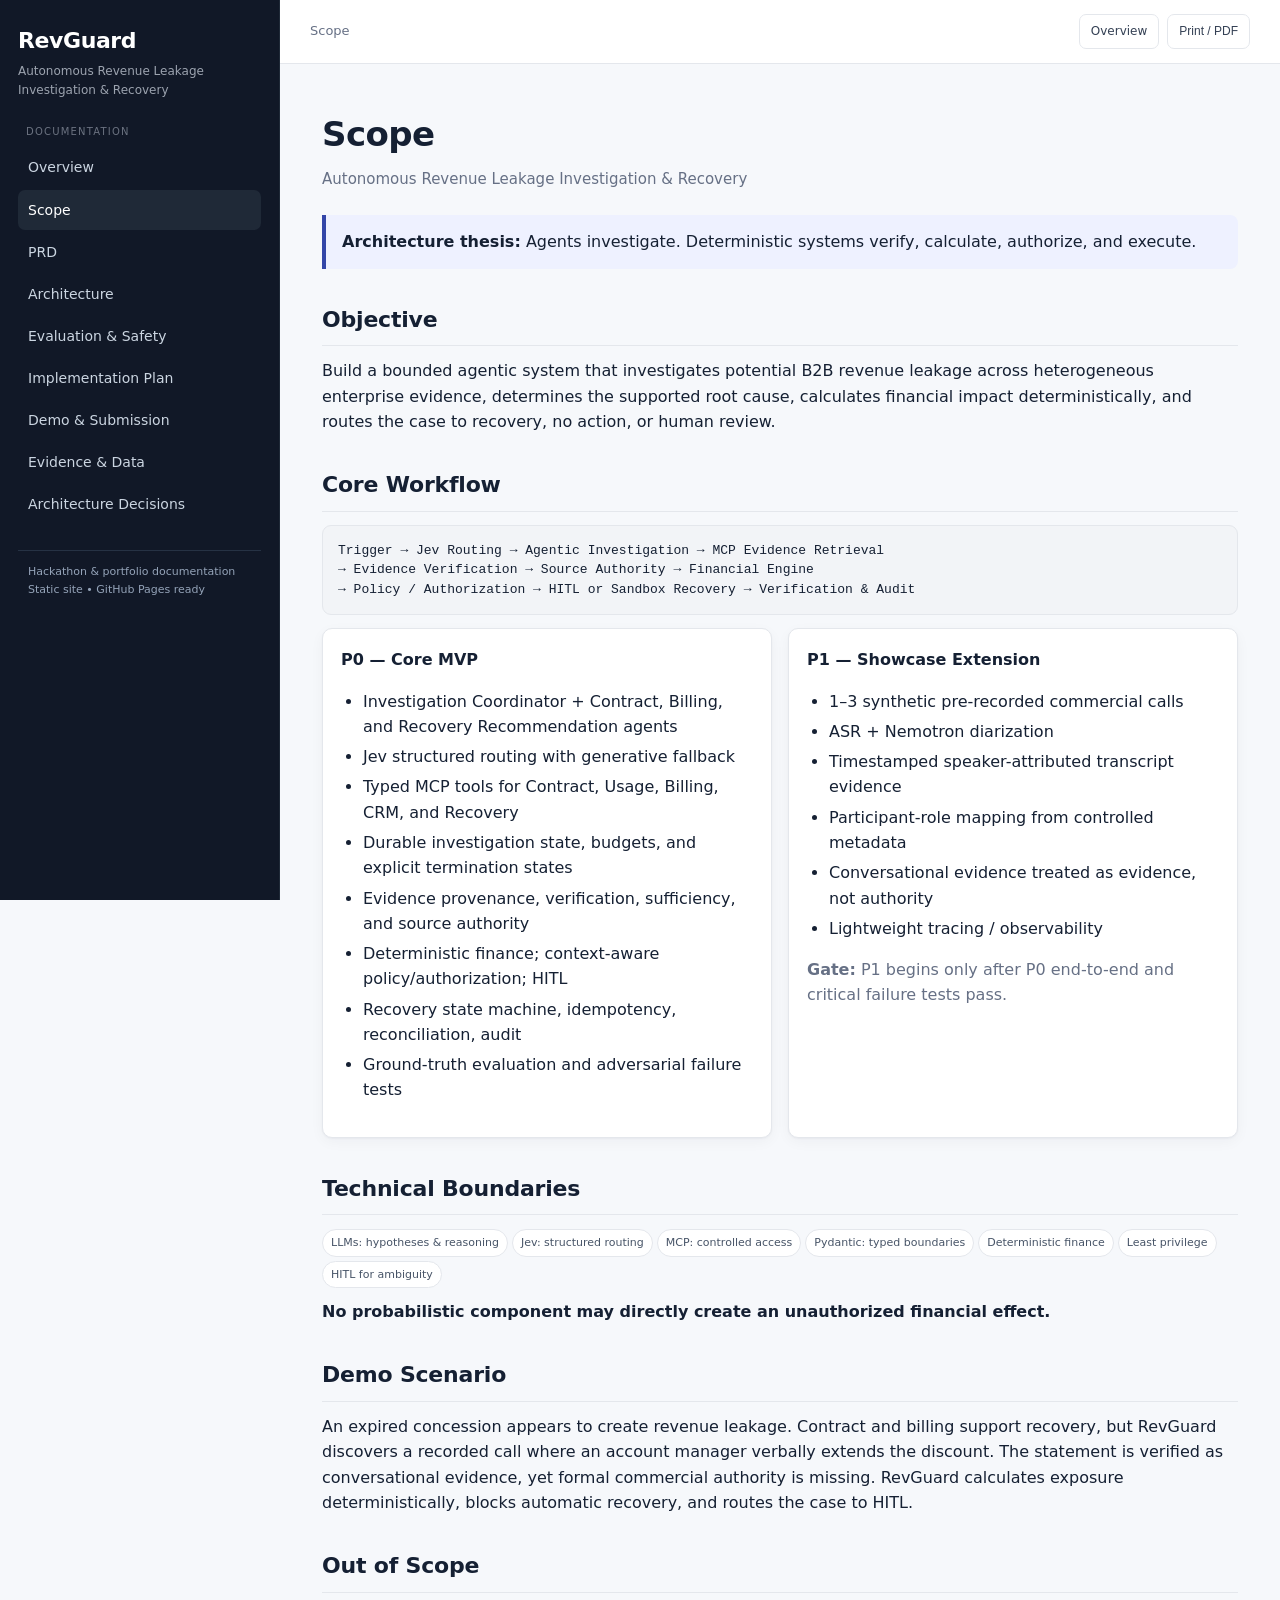
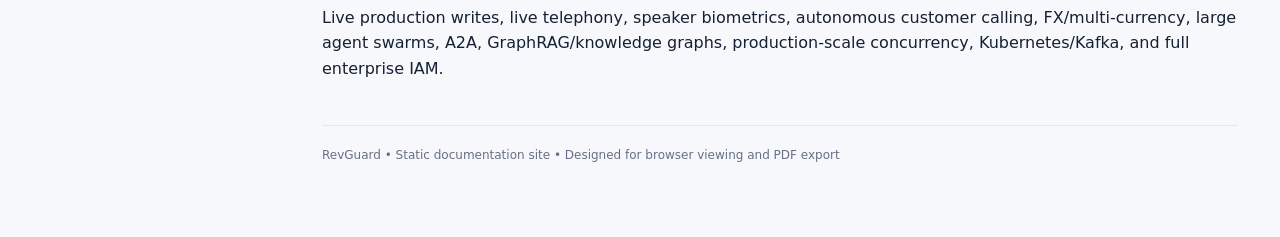
==== docs/01_scope.html @ ee31c064 "Project Setup" ====
<!doctype html>
<html lang="en">
<head>
<meta charset="utf-8">
<meta name="viewport" content="width=device-width,initial-scale=1">
<meta name="description" content="RevGuard — Autonomous Revenue Leakage Investigation & Recovery">
<title>Scope · RevGuard</title>
<link rel="stylesheet" href="../assets/styles.css">
</head>
<body>
<div class="mobile-header"><strong>RevGuard</strong><button class="button" onclick="toggleNav()">Menu</button></div>
<div class="site-shell">

    <aside class="sidebar">
      <div class="brand">RevGuard</div>
      <div class="brand-sub">Autonomous Revenue Leakage Investigation & Recovery</div>
      <div class="nav-section">Documentation</div>
      <nav><a class="" href="../index.html">Overview</a><a class="active" href="../docs/01_scope.html">Scope</a><a class="" href="../docs/02_prd.html">PRD</a><a class="" href="../docs/03_architecture.html">Architecture</a><a class="" href="../docs/04_evaluation_safety.html">Evaluation & Safety</a><a class="" href="../docs/05_implementation_plan.html">Implementation Plan</a><a class="" href="../docs/06_demo_submission.html">Demo & Submission</a><a class="" href="../docs/07_evidence_data_spec.html">Evidence & Data</a><a class="" href="../docs/08_architecture_decisions.html">Architecture Decisions</a></nav>
      <div class="sidebar-footer">Hackathon & portfolio documentation<br>Static site • GitHub Pages ready</div>
    </aside>
    
<div class="content">
  <div class="topbar">
    <div class="topbar-title">Scope</div>
    <div class="topbar-actions">
      <a class="button" href="../index.html">Overview</a>
      <button class="button" onclick="printPage()">Print / PDF</button>
    </div>
  </div>
  <main>
    <h1>Scope</h1><div class="subtitle">Autonomous Revenue Leakage Investigation & Recovery</div>
<div class="callout"><strong>Architecture thesis:</strong> Agents investigate. Deterministic systems verify, calculate, authorize, and execute.</div>
<h2>Objective</h2>
<p>Build a bounded agentic system that investigates potential B2B revenue leakage across heterogeneous enterprise evidence, determines the supported root cause, calculates financial impact deterministically, and routes the case to recovery, no action, or human review.</p>
<h2>Core Workflow</h2>
<pre>Trigger → Jev Routing → Agentic Investigation → MCP Evidence Retrieval
→ Evidence Verification → Source Authority → Financial Engine
→ Policy / Authorization → HITL or Sandbox Recovery → Verification & Audit</pre>
<div class="grid">
<div class="card"><h3>P0 — Core MVP</h3><ul>
<li>Investigation Coordinator + Contract, Billing, and Recovery Recommendation agents</li>
<li>Jev structured routing with generative fallback</li>
<li>Typed MCP tools for Contract, Usage, Billing, CRM, and Recovery</li>
<li>Durable investigation state, budgets, and explicit termination states</li>
<li>Evidence provenance, verification, sufficiency, and source authority</li>
<li>Deterministic finance; context-aware policy/authorization; HITL</li>
<li>Recovery state machine, idempotency, reconciliation, audit</li>
<li>Ground-truth evaluation and adversarial failure tests</li>
</ul></div>
<div class="card"><h3>P1 — Showcase Extension</h3><ul>
<li>1–3 synthetic pre-recorded commercial calls</li>
<li>ASR + Nemotron diarization</li>
<li>Timestamped speaker-attributed transcript evidence</li>
<li>Participant-role mapping from controlled metadata</li>
<li>Conversational evidence treated as evidence, not authority</li>
<li>Lightweight tracing / observability</li>
</ul><p><strong>Gate:</strong> P1 begins only after P0 end-to-end and critical failure tests pass.</p></div>
</div>
<h2>Technical Boundaries</h2>
<p><span class="tag">LLMs: hypotheses & reasoning</span><span class="tag">Jev: structured routing</span><span class="tag">MCP: controlled access</span><span class="tag">Pydantic: typed boundaries</span><span class="tag">Deterministic finance</span><span class="tag">Least privilege</span><span class="tag">HITL for ambiguity</span></p>
<p><strong>No probabilistic component may directly create an unauthorized financial effect.</strong></p>
<h2>Demo Scenario</h2>
<p>An expired concession appears to create revenue leakage. Contract and billing support recovery, but RevGuard discovers a recorded call where an account manager verbally extends the discount. The statement is verified as conversational evidence, yet formal commercial authority is missing. RevGuard calculates exposure deterministically, blocks automatic recovery, and routes the case to HITL.</p>
<h2>Out of Scope</h2>
<p>Live production writes, live telephony, speaker biometrics, autonomous customer calling, FX/multi-currency, large agent swarms, A2A, GraphRAG/knowledge graphs, production-scale concurrency, Kubernetes/Kafka, and full enterprise IAM.</p>


    <div class="footer">RevGuard • Static documentation site • Designed for browser viewing and PDF export</div>
  </main>
</div>
</div>
<script src="../assets/app.js"></script>
</body>
</html>
---- assets/styles.css ----
:root{
  --bg:#f6f8fb;
  --panel:#ffffff;
  --ink:#152033;
  --muted:#667085;
  --line:#e4e7ec;
  --accent:#3346a8;
  --accent-soft:#eef1ff;
  --success:#13795b;
  --warning:#9a6700;
  --danger:#b42318;
  --code:#f2f4f7;
  --shadow:0 1px 2px rgba(16,24,40,.04),0 4px 14px rgba(16,24,40,.04);
}
*{box-sizing:border-box}
html{scroll-behavior:smooth}
body{
  margin:0;
  color:var(--ink);
  background:var(--bg);
  font-family:Inter,ui-sans-serif,system-ui,-apple-system,BlinkMacSystemFont,"Segoe UI",Arial,sans-serif;
  line-height:1.58;
}
a{color:var(--accent);text-decoration:none}
a:hover{text-decoration:underline}
.site-shell{display:grid;grid-template-columns:280px minmax(0,1fr);min-height:100vh}
.sidebar{
  position:sticky;top:0;height:100vh;overflow:auto;
  padding:24px 18px;background:#111827;color:#e5e7eb;border-right:1px solid #1f2937;
}
.brand{font-size:22px;font-weight:800;color:#fff;letter-spacing:-.4px;margin-bottom:3px}
.brand-sub{font-size:12px;color:#9ca3af;margin-bottom:24px}
.nav-section{font-size:10px;text-transform:uppercase;letter-spacing:.12em;color:#6b7280;margin:20px 8px 8px}
.sidebar nav a{
  display:block;padding:9px 10px;margin:2px 0;border-radius:7px;color:#cbd5e1;font-size:14px;
}
.sidebar nav a:hover,.sidebar nav a.active{background:#1f2937;color:#fff;text-decoration:none}
.sidebar-footer{margin-top:26px;padding:12px 10px;border-top:1px solid #263244;font-size:11px;color:#94a3b8}
.content{min-width:0}
.topbar{
  display:flex;align-items:center;justify-content:space-between;gap:16px;
  padding:14px 30px;background:rgba(255,255,255,.92);border-bottom:1px solid var(--line);
  position:sticky;top:0;z-index:5;backdrop-filter:blur(8px)
}
.topbar-title{font-size:13px;color:var(--muted)}
.topbar-actions{display:flex;gap:8px;flex-wrap:wrap}
.button{
  display:inline-block;padding:7px 11px;border:1px solid var(--line);border-radius:7px;
  background:#fff;color:#344054;font-size:12px;cursor:pointer;text-decoration:none
}
.button:hover{text-decoration:none;background:#f9fafb}
.button.primary{background:var(--accent);border-color:var(--accent);color:#fff}
main{max-width:1040px;margin:0 auto;padding:44px 42px 72px}
.hero{
  padding:34px;border:1px solid var(--line);border-radius:14px;background:linear-gradient(135deg,#fff 0%,#f7f8ff 100%);
  box-shadow:var(--shadow);margin-bottom:28px
}
.hero h1{font-size:38px;line-height:1.15;margin:0 0 10px;letter-spacing:-.8px}
.hero p{font-size:17px;color:var(--muted);max-width:760px;margin:0}
.eyebrow{text-transform:uppercase;letter-spacing:.12em;font-size:11px;font-weight:700;color:var(--accent);margin-bottom:8px}
h1{font-size:34px;letter-spacing:-.6px;margin:0 0 6px}
h2{font-size:22px;margin:34px 0 12px;padding-bottom:8px;border-bottom:1px solid var(--line);letter-spacing:-.2px}
h3{font-size:16px;margin:24px 0 8px}
.subtitle{font-size:15px;color:var(--muted);margin-bottom:24px}
p{margin:9px 0}
ul,ol{padding-left:22px}
li{margin:5px 0}
.callout{
  background:var(--accent-soft);border-left:4px solid var(--accent);padding:14px 16px;border-radius:0 8px 8px 0;margin:16px 0
}
.callout.good{background:#ecfdf3;border-left-color:var(--success)}
.callout.warn{background:#fffaeb;border-left-color:var(--warning)}
.callout.danger{background:#fef3f2;border-left-color:var(--danger)}
.grid{display:grid;grid-template-columns:repeat(2,minmax(0,1fr));gap:16px}
.card{
  border:1px solid var(--line);border-radius:10px;padding:18px;background:var(--panel);box-shadow:var(--shadow)
}
.card h3{margin-top:0}
.card p{color:var(--muted)}
.doc-card{transition:transform .12s ease,box-shadow .12s ease}
.doc-card:hover{transform:translateY(-1px);box-shadow:0 8px 24px rgba(16,24,40,.08)}
.tag{
  display:inline-block;padding:4px 8px;border:1px solid var(--line);border-radius:999px;background:#fff;
  font-size:11px;color:#475467;margin:2px 4px 2px 0
}
table{width:100%;border-collapse:collapse;margin:14px 0 20px;background:#fff;font-size:14px}
th,td{border:1px solid var(--line);padding:9px 10px;vertical-align:top;text-align:left}
th{background:#f9fafb}
pre{
  overflow:auto;padding:15px;border:1px solid var(--line);border-radius:9px;background:var(--code);
  font-family:ui-monospace,SFMono-Regular,Menlo,Consolas,monospace;font-size:13px;line-height:1.5
}
code{
  background:var(--code);padding:1px 5px;border-radius:4px;
  font-family:ui-monospace,SFMono-Regular,Menlo,Consolas,monospace;font-size:.93em
}
.footer{margin-top:44px;padding-top:20px;border-top:1px solid var(--line);font-size:12px;color:var(--muted)}
.mobile-header{display:none}
@media(max-width:850px){
  .site-shell{display:block}
  .sidebar{display:none;position:fixed;z-index:30;width:280px;left:0;top:0}
  .sidebar.open{display:block}
  .mobile-header{
    display:flex;align-items:center;justify-content:space-between;padding:12px 16px;
    background:#111827;color:#fff;position:sticky;top:0;z-index:20
  }
  .topbar{top:48px;padding:10px 16px}
  main{padding:28px 18px 52px}
  .grid{grid-template-columns:1fr}
  .hero{padding:24px}
  .hero h1{font-size:31px}
}
@media print{
  @page{size:letter;margin:.55in}
  body{background:#fff;font-size:10.5pt}
  .sidebar,.topbar,.mobile-header,.footer{display:none!important}
  .site-shell{display:block}
  main{max-width:none;margin:0;padding:0}
  .hero,.card{box-shadow:none}
  h1{font-size:23pt}
  h2{font-size:14pt;break-after:avoid}
  h3{break-after:avoid}
  table,pre,.card,.callout{break-inside:avoid}
}
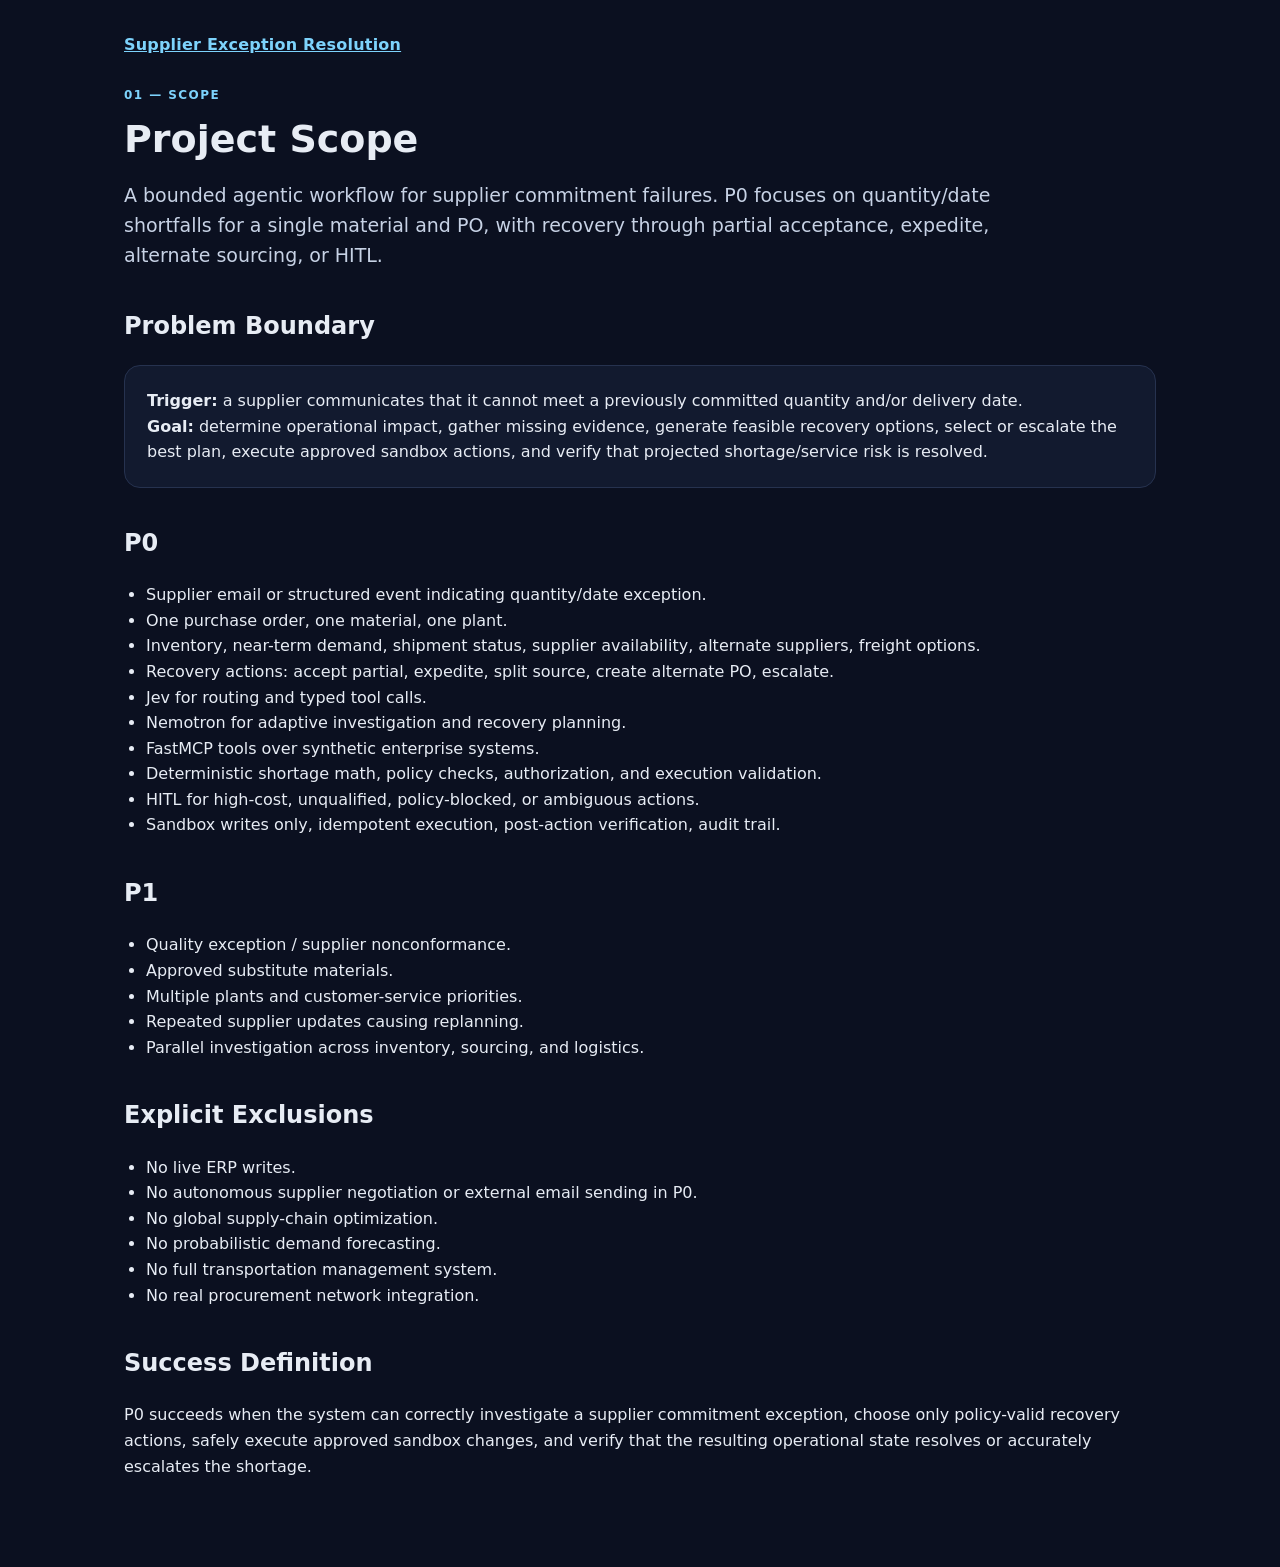
==== commit 81223950: "udpated" ====
--- a/docs/01_scope.html
+++ b/docs/01_scope.html
@@ -1,74 +1 @@
-<!doctype html>
-<html lang="en">
-<head>
-<meta charset="utf-8">
-<meta name="viewport" content="width=device-width,initial-scale=1">
-<meta name="description" content="RevGuard — Autonomous Revenue Leakage Investigation & Recovery">
-<title>Scope · RevGuard</title>
-<link rel="stylesheet" href="../assets/styles.css">
-</head>
-<body>
-<div class="mobile-header"><strong>RevGuard</strong><button class="button" onclick="toggleNav()">Menu</button></div>
-<div class="site-shell">
-
-    <aside class="sidebar">
-      <div class="brand">RevGuard</div>
-      <div class="brand-sub">Autonomous Revenue Leakage Investigation & Recovery</div>
-      <div class="nav-section">Documentation</div>
-      <nav><a class="" href="../index.html">Overview</a><a class="active" href="../docs/01_scope.html">Scope</a><a class="" href="../docs/02_prd.html">PRD</a><a class="" href="../docs/03_architecture.html">Architecture</a><a class="" href="../docs/04_evaluation_safety.html">Evaluation & Safety</a><a class="" href="../docs/05_implementation_plan.html">Implementation Plan</a><a class="" href="../docs/06_demo_submission.html">Demo & Submission</a><a class="" href="../docs/07_evidence_data_spec.html">Evidence & Data</a><a class="" href="../docs/08_architecture_decisions.html">Architecture Decisions</a></nav>
-      <div class="sidebar-footer">Hackathon & portfolio documentation<br>Static site • GitHub Pages ready</div>
-    </aside>
-    
-<div class="content">
-  <div class="topbar">
-    <div class="topbar-title">Scope</div>
-    <div class="topbar-actions">
-      <a class="button" href="../index.html">Overview</a>
-      <button class="button" onclick="printPage()">Print / PDF</button>
-    </div>
-  </div>
-  <main>
-    <h1>Scope</h1><div class="subtitle">Autonomous Revenue Leakage Investigation & Recovery</div>
-<div class="callout"><strong>Architecture thesis:</strong> Agents investigate. Deterministic systems verify, calculate, authorize, and execute.</div>
-<h2>Objective</h2>
-<p>Build a bounded agentic system that investigates potential B2B revenue leakage across heterogeneous enterprise evidence, determines the supported root cause, calculates financial impact deterministically, and routes the case to recovery, no action, or human review.</p>
-<h2>Core Workflow</h2>
-<pre>Trigger → Jev Routing → Agentic Investigation → MCP Evidence Retrieval
-→ Evidence Verification → Source Authority → Financial Engine
-→ Policy / Authorization → HITL or Sandbox Recovery → Verification & Audit</pre>
-<div class="grid">
-<div class="card"><h3>P0 — Core MVP</h3><ul>
-<li>Investigation Coordinator + Contract, Billing, and Recovery Recommendation agents</li>
-<li>Jev structured routing with generative fallback</li>
-<li>Typed MCP tools for Contract, Usage, Billing, CRM, and Recovery</li>
-<li>Durable investigation state, budgets, and explicit termination states</li>
-<li>Evidence provenance, verification, sufficiency, and source authority</li>
-<li>Deterministic finance; context-aware policy/authorization; HITL</li>
-<li>Recovery state machine, idempotency, reconciliation, audit</li>
-<li>Ground-truth evaluation and adversarial failure tests</li>
-</ul></div>
-<div class="card"><h3>P1 — Showcase Extension</h3><ul>
-<li>1–3 synthetic pre-recorded commercial calls</li>
-<li>ASR + Nemotron diarization</li>
-<li>Timestamped speaker-attributed transcript evidence</li>
-<li>Participant-role mapping from controlled metadata</li>
-<li>Conversational evidence treated as evidence, not authority</li>
-<li>Lightweight tracing / observability</li>
-</ul><p><strong>Gate:</strong> P1 begins only after P0 end-to-end and critical failure tests pass.</p></div>
-</div>
-<h2>Technical Boundaries</h2>
-<p><span class="tag">LLMs: hypotheses & reasoning</span><span class="tag">Jev: structured routing</span><span class="tag">MCP: controlled access</span><span class="tag">Pydantic: typed boundaries</span><span class="tag">Deterministic finance</span><span class="tag">Least privilege</span><span class="tag">HITL for ambiguity</span></p>
-<p><strong>No probabilistic component may directly create an unauthorized financial effect.</strong></p>
-<h2>Demo Scenario</h2>
-<p>An expired concession appears to create revenue leakage. Contract and billing support recovery, but RevGuard discovers a recorded call where an account manager verbally extends the discount. The statement is verified as conversational evidence, yet formal commercial authority is missing. RevGuard calculates exposure deterministically, blocks automatic recovery, and routes the case to HITL.</p>
-<h2>Out of Scope</h2>
-<p>Live production writes, live telephony, speaker biometrics, autonomous customer calling, FX/multi-currency, large agent swarms, A2A, GraphRAG/knowledge graphs, production-scale concurrency, Kubernetes/Kafka, and full enterprise IAM.</p>
-
-
-    <div class="footer">RevGuard • Static documentation site • Designed for browser viewing and PDF export</div>
-  </main>
-</div>
-</div>
-<script src="../assets/app.js"></script>
-</body>
-</html>+<!doctype html><html><head><meta charset="utf-8"><meta name="viewport" content="width=device-width,initial-scale=1"><title>Scope</title><link rel="stylesheet" href="../style.css"></head><body><div class="wrap"><div class="top"><div class="brand"><a href="../index.html">Supplier Exception Resolution</a></div></div><div class="kicker">01 — Scope</div><h1>Project Scope</h1><p class="lede">A bounded agentic workflow for supplier commitment failures. P0 focuses on quantity/date shortfalls for a single material and PO, with recovery through partial acceptance, expedite, alternate sourcing, or HITL.</p><h2>Problem Boundary</h2><div class="card"><strong>Trigger:</strong> a supplier communicates that it cannot meet a previously committed quantity and/or delivery date.<br><strong>Goal:</strong> determine operational impact, gather missing evidence, generate feasible recovery options, select or escalate the best plan, execute approved sandbox actions, and verify that projected shortage/service risk is resolved.</div><h2>P0</h2><ul><li>Supplier email or structured event indicating quantity/date exception.</li><li>One purchase order, one material, one plant.</li><li>Inventory, near-term demand, shipment status, supplier availability, alternate suppliers, freight options.</li><li>Recovery actions: accept partial, expedite, split source, create alternate PO, escalate.</li><li>Jev for routing and typed tool calls.</li><li>Nemotron for adaptive investigation and recovery planning.</li><li>FastMCP tools over synthetic enterprise systems.</li><li>Deterministic shortage math, policy checks, authorization, and execution validation.</li><li>HITL for high-cost, unqualified, policy-blocked, or ambiguous actions.</li><li>Sandbox writes only, idempotent execution, post-action verification, audit trail.</li></ul><h2>P1</h2><ul><li>Quality exception / supplier nonconformance.</li><li>Approved substitute materials.</li><li>Multiple plants and customer-service priorities.</li><li>Repeated supplier updates causing replanning.</li><li>Parallel investigation across inventory, sourcing, and logistics.</li></ul><h2>Explicit Exclusions</h2><ul><li>No live ERP writes.</li><li>No autonomous supplier negotiation or external email sending in P0.</li><li>No global supply-chain optimization.</li><li>No probabilistic demand forecasting.</li><li>No full transportation management system.</li><li>No real procurement network integration.</li></ul><h2>Success Definition</h2><p>P0 succeeds when the system can correctly investigate a supplier commitment exception, choose only policy-valid recovery actions, safely execute approved sandbox changes, and verify that the resulting operational state resolves or accurately escalates the shortage.</p></div></body></html>
--- a/style.css
+++ b/style.css
@@ -0,0 +1 @@
+:root{--bg:#0b1020;--panel:#121a2f;--text:#e7ecf4;--muted:#9fb0c9;--accent:#7dd3fc;--line:#26324f;--ok:#86efac;--warn:#fde68a;--bad:#fca5a5;--code:#0f172a}*{box-sizing:border-box}body{margin:0;font-family:Inter,ui-sans-serif,system-ui,-apple-system,Segoe UI,Roboto,Arial,sans-serif;background:var(--bg);color:var(--text);line-height:1.6}.wrap{max-width:1080px;margin:0 auto;padding:32px 24px 72px}.top{display:flex;gap:18px;align-items:center;justify-content:space-between;margin-bottom:28px}.brand{font-weight:800;letter-spacing:.2px}.brand span{color:var(--accent)}nav a{color:var(--muted);text-decoration:none;margin-left:16px;font-size:14px}nav a:hover{color:var(--text)}h1{font-size:38px;line-height:1.1;margin:14px 0 10px}h2{margin-top:36px;font-size:24px}h3{margin-top:24px;font-size:18px}.lede{font-size:19px;color:#c7d2e5;max-width:900px}.card{background:var(--panel);border:1px solid var(--line);border-radius:16px;padding:22px;margin:18px 0}.grid{display:grid;grid-template-columns:repeat(auto-fit,minmax(240px,1fr));gap:16px}.pill{display:inline-block;border:1px solid var(--line);padding:5px 9px;border-radius:999px;color:#cbd5e1;margin:4px 6px 4px 0;font-size:13px}table{width:100%;border-collapse:collapse;margin:16px 0;background:var(--panel);border:1px solid var(--line)}th,td{padding:12px 14px;border-bottom:1px solid var(--line);vertical-align:top;text-align:left}th{color:#dbeafe;background:#10182b}code,pre{font-family:ui-monospace,SFMono-Regular,Menlo,Consolas,monospace}pre{background:var(--code);border:1px solid var(--line);padding:16px;border-radius:12px;overflow:auto;color:#dbeafe}.callout{border-left:4px solid var(--accent);padding:12px 16px;background:#0e1830;border-radius:8px}.ok{color:var(--ok)}.warn{color:var(--warn)}.bad{color:var(--bad)}ul{padding-left:22px}a{color:var(--accent)}.footer{margin-top:48px;color:var(--muted);font-size:13px}.doclist a{display:block;padding:12px 0;border-bottom:1px solid var(--line);text-decoration:none}.kicker{text-transform:uppercase;letter-spacing:.12em;color:var(--accent);font-weight:700;font-size:12px}@media(max-width:700px){h1{font-size:30px}.top{align-items:flex-start;flex-direction:column}nav a{margin:0 12px 0 0}}
